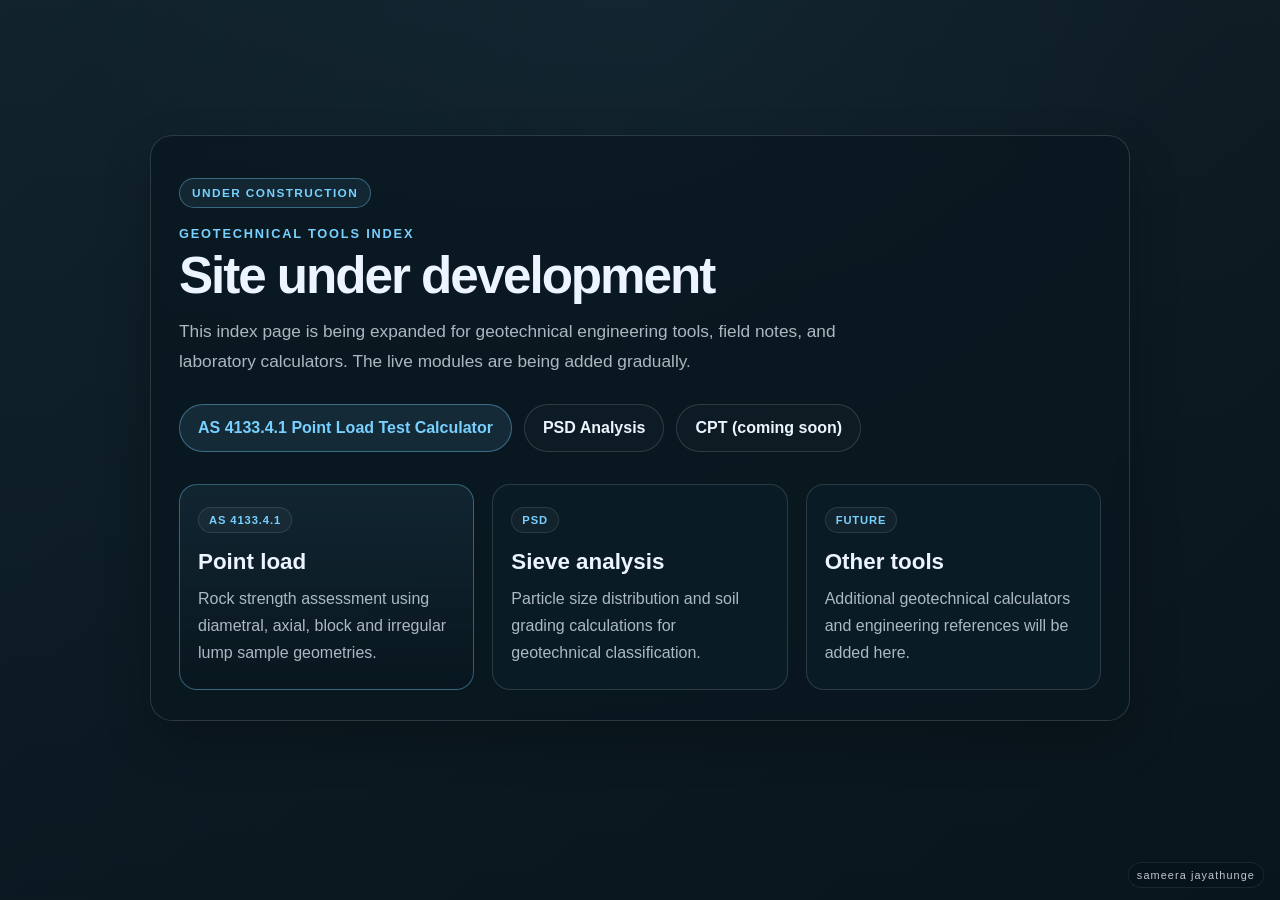
==== index.html @ 6fe66e5d "Publish geotech static site" ====
<!DOCTYPE html>
<html lang="en">
  <head>
    <meta charset="UTF-8" />
    <meta name="viewport" content="width=device-width, initial-scale=1.0" />
    <title>Geotechnical Tools Index • Under Construction</title>
    <meta
      name="description"
      content="Geotechnical Tools Index under construction with live calculators for soil and rock testing."
    />
    <link rel="stylesheet" href="style.css" />
  </head>
  <body class="construction-page">
    <div class="construction-shell">
      <div class="construction-badge">Under construction</div>

      <header class="hero">
        <p class="eyebrow">Geotechnical Tools Index</p>
        <h1>Site under development</h1>
        <p class="intro">
          This index page is being expanded for geotechnical engineering tools, field notes,
          and laboratory calculators. The live modules are being added gradually.
        </p>
      </header>

      <nav class="tool-nav" aria-label="Geotechnical tools">
        <a class="tool-link active" href="point-load-test-calculator/">AS 4133.4.1 Point Load Test Calculator</a>
        <a class="tool-link" href="PSD/">PSD Analysis</a>
        <a class="tool-link" href="#">CPT (coming soon)</a>
      </nav>

      <section class="module-grid" aria-label="Available modules">
        <article class="module-card active">
          <span class="tag">AS 4133.4.1</span>
          <h2>Point load</h2>
          <p>Rock strength assessment using diametral, axial, block and irregular lump sample geometries.</p>
        </article>

        <article class="module-card">
          <span class="tag">PSD</span>
          <h2>Sieve analysis</h2>
          <p>Particle size distribution and soil grading calculations for geotechnical classification.</p>
        </article>

        <article class="module-card">
          <span class="tag">Future</span>
          <h2>Other tools</h2>
          <p>Additional geotechnical calculators and engineering references will be added here.</p>
        </article>
      </section>
    </div>

    <div class="signature">sameera jayathunge</div>
  </body>
</html>
---- style.css ----
:root {
  --bg: #071a23;
  --panel: rgba(11, 29, 39, 0.88);
  --panel-strong: rgba(15, 38, 49, 0.96);
  --primary: #78d0ff;
  --primary-strong: #41b2e3;
  --text: #ecf5ff;
  --muted: rgba(236, 245, 255, 0.72);
  --border: rgba(255, 255, 255, 0.14);
  --shadow: 0 20px 48px rgba(0, 0, 0, 0.24);
}

* {
  box-sizing: border-box;
}

html {
  scroll-behavior: smooth;
}

body {
  margin: 0;
  font-family: "Segoe UI", Tahoma, sans-serif;
  background: linear-gradient(180deg, #061721 0%, #0b2231 100%);
  color: var(--text);
  min-height: 100vh;
}

a {
  color: inherit;
  text-decoration: none;
}

.construction-page {
  min-height: 100vh;
  display: flex;
  align-items: center;
  justify-content: center;
  padding: 36px 20px 80px;
  position: relative;
  background-image:
    linear-gradient(rgba(5, 18, 26, 0.68), rgba(5, 18, 26, 0.82)),
    radial-gradient(circle at top, rgba(120, 208, 255, 0.12), transparent 50%),
    linear-gradient(135deg, rgba(21, 51, 67, 0.9), rgba(7, 16, 23, 0.92));
}

.construction-shell {
  width: min(980px, 100%);
  background: rgba(9, 23, 31, 0.72);
  border: 1px solid var(--border);
  border-radius: 22px;
  box-shadow: var(--shadow);
  padding: 42px 28px 30px;
  backdrop-filter: blur(6px);
}

.construction-badge {
  display: inline-flex;
  align-items: center;
  justify-content: center;
  padding: 7px 12px;
  border-radius: 999px;
  border: 1px solid rgba(120, 208, 255, 0.38);
  background: rgba(120, 208, 255, 0.08);
  color: var(--primary);
  font-size: 0.74rem;
  letter-spacing: 0.12em;
  text-transform: uppercase;
  font-weight: 800;
}

.hero {
  margin-top: 18px;
}

.eyebrow {
  margin: 0 0 8px;
  color: var(--primary);
  font-size: 0.8rem;
  font-weight: 700;
  letter-spacing: 0.14em;
  text-transform: uppercase;
}

.hero h1 {
  margin: 0 0 14px;
  font-size: clamp(2.5rem, 4vw, 4.2rem);
  line-height: 1.05;
  letter-spacing: -0.04em;
}

.intro {
  margin: 0;
  max-width: 680px;
  color: var(--muted);
  line-height: 1.7;
  font-size: 1.08rem;
}

.tool-nav {
  display: flex;
  flex-wrap: wrap;
  gap: 12px;
  margin-top: 28px;
}

.tool-link {
  display: inline-flex;
  align-items: center;
  justify-content: center;
  min-height: 48px;
  padding: 0 18px;
  border: 1px solid var(--border);
  border-radius: 999px;
  background: rgba(255, 255, 255, 0.02);
  color: var(--text);
  font-weight: 600;
  transition: transform 0.2s ease, border-color 0.2s ease;
}

.tool-link:hover {
  transform: translateY(-1px);
  border-color: rgba(120, 208, 255, 0.5);
}

.tool-link.active {
  background: rgba(120, 208, 255, 0.1);
  border-color: rgba(120, 208, 255, 0.4);
  color: var(--primary);
}

.module-grid {
  display: grid;
  grid-template-columns: repeat(3, minmax(0, 1fr));
  gap: 18px;
  margin-top: 32px;
}

.module-card {
  background: var(--panel);
  border: 1px solid var(--border);
  border-radius: 18px;
  padding: 22px 18px;
  min-height: 180px;
}

.module-card.active {
  background: linear-gradient(180deg, rgba(120, 208, 255, 0.08), rgba(9, 23, 31, 0.92));
  border-color: rgba(120, 208, 255, 0.38);
}

.tag {
  display: inline-flex;
  align-items: center;
  border-radius: 999px;
  background: rgba(255, 255, 255, 0.04);
  border: 1px solid rgba(255, 255, 255, 0.1);
  color: var(--primary);
  padding: 6px 10px;
  font-size: 0.7rem;
  font-weight: 700;
  letter-spacing: 0.08em;
  text-transform: uppercase;
}

.module-card h2 {
  margin: 16px 0 10px;
  font-size: 1.4rem;
}

.module-card p {
  margin: 0;
  color: var(--muted);
  line-height: 1.7;
}

.signature {
  position: fixed;
  right: 16px;
  bottom: 12px;
  font-size: 0.68rem;
  letter-spacing: 0.1em;
  text-transform: lowercase;
  color: rgba(236, 245, 255, 0.8);
  background: rgba(6, 20, 28, 0.64);
  border: 1px solid rgba(255, 255, 255, 0.08);
  border-radius: 999px;
  padding: 6px 8px;
}

@media (max-width: 760px) {
  .construction-shell {
    padding: 30px 18px 24px;
  }

  .module-grid {
    grid-template-columns: 1fr;
  }

  .tool-nav {
    flex-direction: column;
  }

  .tool-link {
    width: 100%;
  }
}
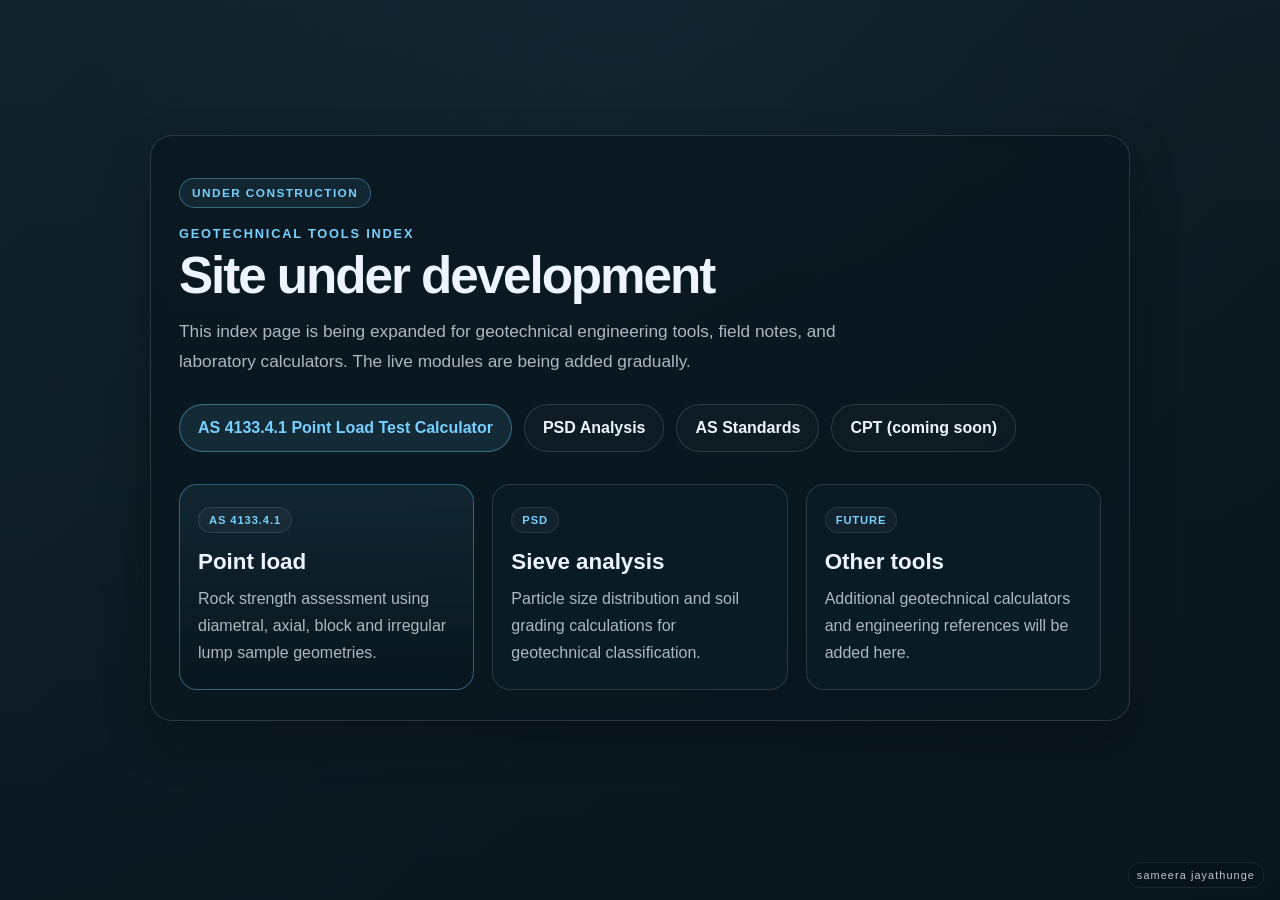
==== commit e818dd88: "Add AS standards reference page Co-authored-by: Copilot <223556219+Copilot@users.noreply.github.com>" ====
--- a/index.html
+++ b/index.html
@@ -26,6 +26,7 @@
       <nav class="tool-nav" aria-label="Geotechnical tools">
         <a class="tool-link active" href="point-load-test-calculator/">AS 4133.4.1 Point Load Test Calculator</a>
         <a class="tool-link" href="PSD/">PSD Analysis</a>
+        <a class="tool-link" href="ASstandards/">AS Standards</a>
         <a class="tool-link" href="#">CPT (coming soon)</a>
       </nav>
 
--- a/style.css
+++ b/style.css
@@ -188,6 +188,85 @@
   padding: 6px 8px;
 }
 
+.standards-page {
+  padding: 40px 20px 80px;
+  min-height: 100vh;
+  background: linear-gradient(180deg, #061721 0%, #0b2231 100%);
+}
+
+.standards-shell {
+  width: min(1100px, 100%);
+  margin: 0 auto;
+  background: rgba(9, 23, 31, 0.75);
+  border: 1px solid var(--border);
+  border-radius: 20px;
+  padding: 28px 24px 36px;
+  box-shadow: var(--shadow);
+}
+
+.standards-header {
+  display: flex;
+  align-items: center;
+  justify-content: space-between;
+  gap: 12px;
+  margin-bottom: 18px;
+}
+
+.back-link {
+  display: inline-flex;
+  align-items: center;
+  gap: 8px;
+  color: var(--primary);
+  font-weight: 700;
+}
+
+.standards-page h1 {
+  margin: 0 0 10px;
+  font-size: clamp(2rem, 3vw, 3rem);
+  line-height: 1.1;
+}
+
+.standards-intro {
+  margin: 0 0 30px;
+  color: var(--muted);
+  line-height: 1.7;
+  max-width: 760px;
+}
+
+.standards-grid {
+  display: grid;
+  grid-template-columns: repeat(2, minmax(0, 1fr));
+  gap: 22px;
+}
+
+.standard-section {
+  background: rgba(10, 28, 38, 0.7);
+  border: 1px solid var(--border);
+  border-radius: 16px;
+  padding: 18px 18px 10px;
+}
+
+.standard-section h2 {
+  margin: 0 0 12px;
+  font-size: 1.1rem;
+  color: var(--primary);
+}
+
+.standard-list {
+  margin: 0;
+  padding-left: 18px;
+  color: var(--text);
+  line-height: 1.8;
+}
+
+.standard-list li {
+  margin-bottom: 4px;
+}
+
+.standard-list strong {
+  color: var(--primary);
+}
+
 @media (max-width: 760px) {
   .construction-shell {
     padding: 30px 18px 24px;
@@ -204,4 +283,13 @@
   .tool-link {
     width: 100%;
   }
-}
+
+  .standards-grid {
+    grid-template-columns: 1fr;
+  }
+
+  .standards-header {
+    flex-direction: column;
+    align-items: flex-start;
+  }
+}
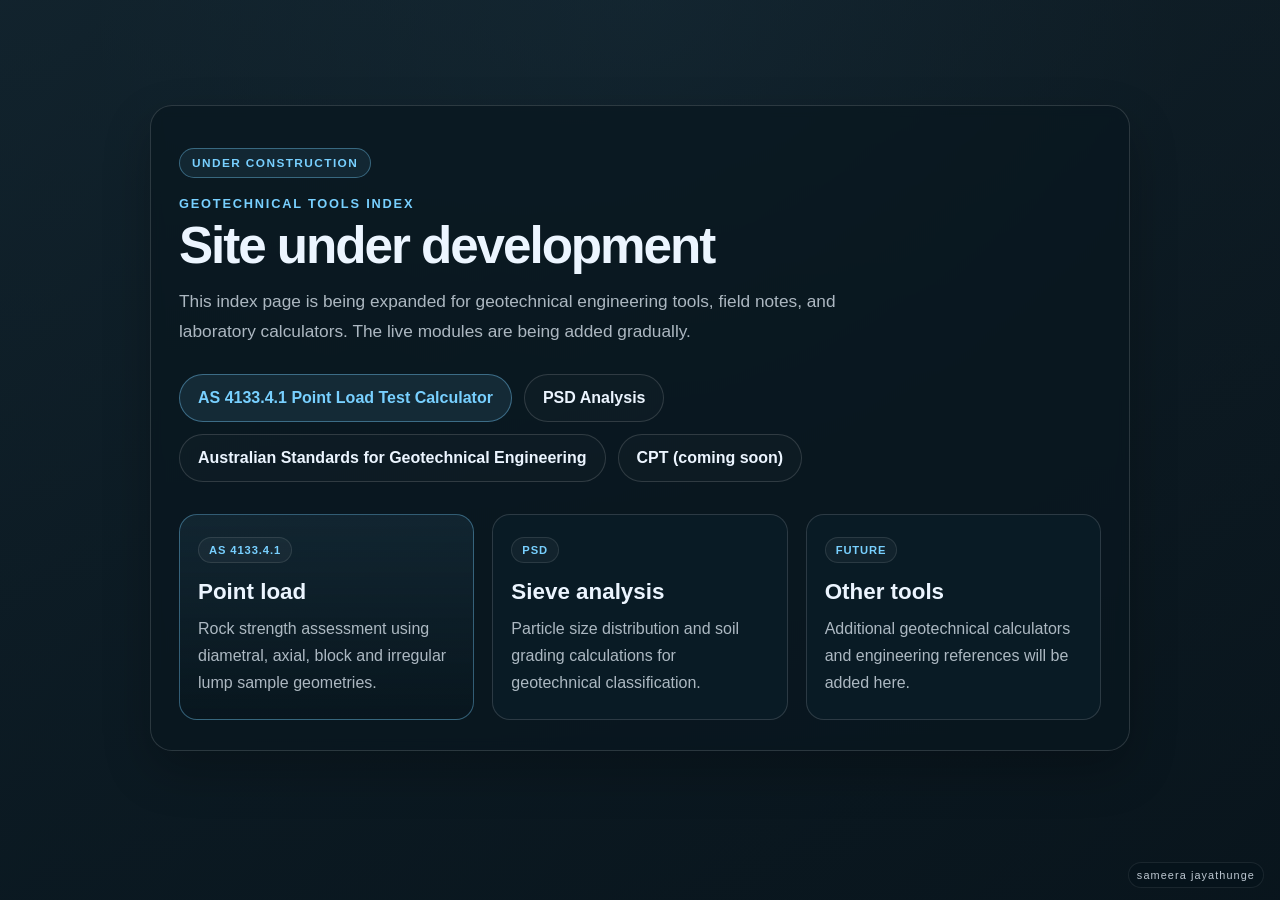
==== commit 9dbeb553: "Add AS standards landing page link Co-authored-by: Copilot <223556219+Copilot@users.noreply.github.c" ====
--- a/index.html
+++ b/index.html
@@ -26,7 +26,7 @@
       <nav class="tool-nav" aria-label="Geotechnical tools">
         <a class="tool-link active" href="point-load-test-calculator/">AS 4133.4.1 Point Load Test Calculator</a>
         <a class="tool-link" href="PSD/">PSD Analysis</a>
-        <a class="tool-link" href="ASstandards/">AS Standards</a>
+        <a class="tool-link" href="ASstandards/">Australian Standards for Geotechnical Engineering</a>
         <a class="tool-link" href="#">CPT (coming soon)</a>
       </nav>
 
